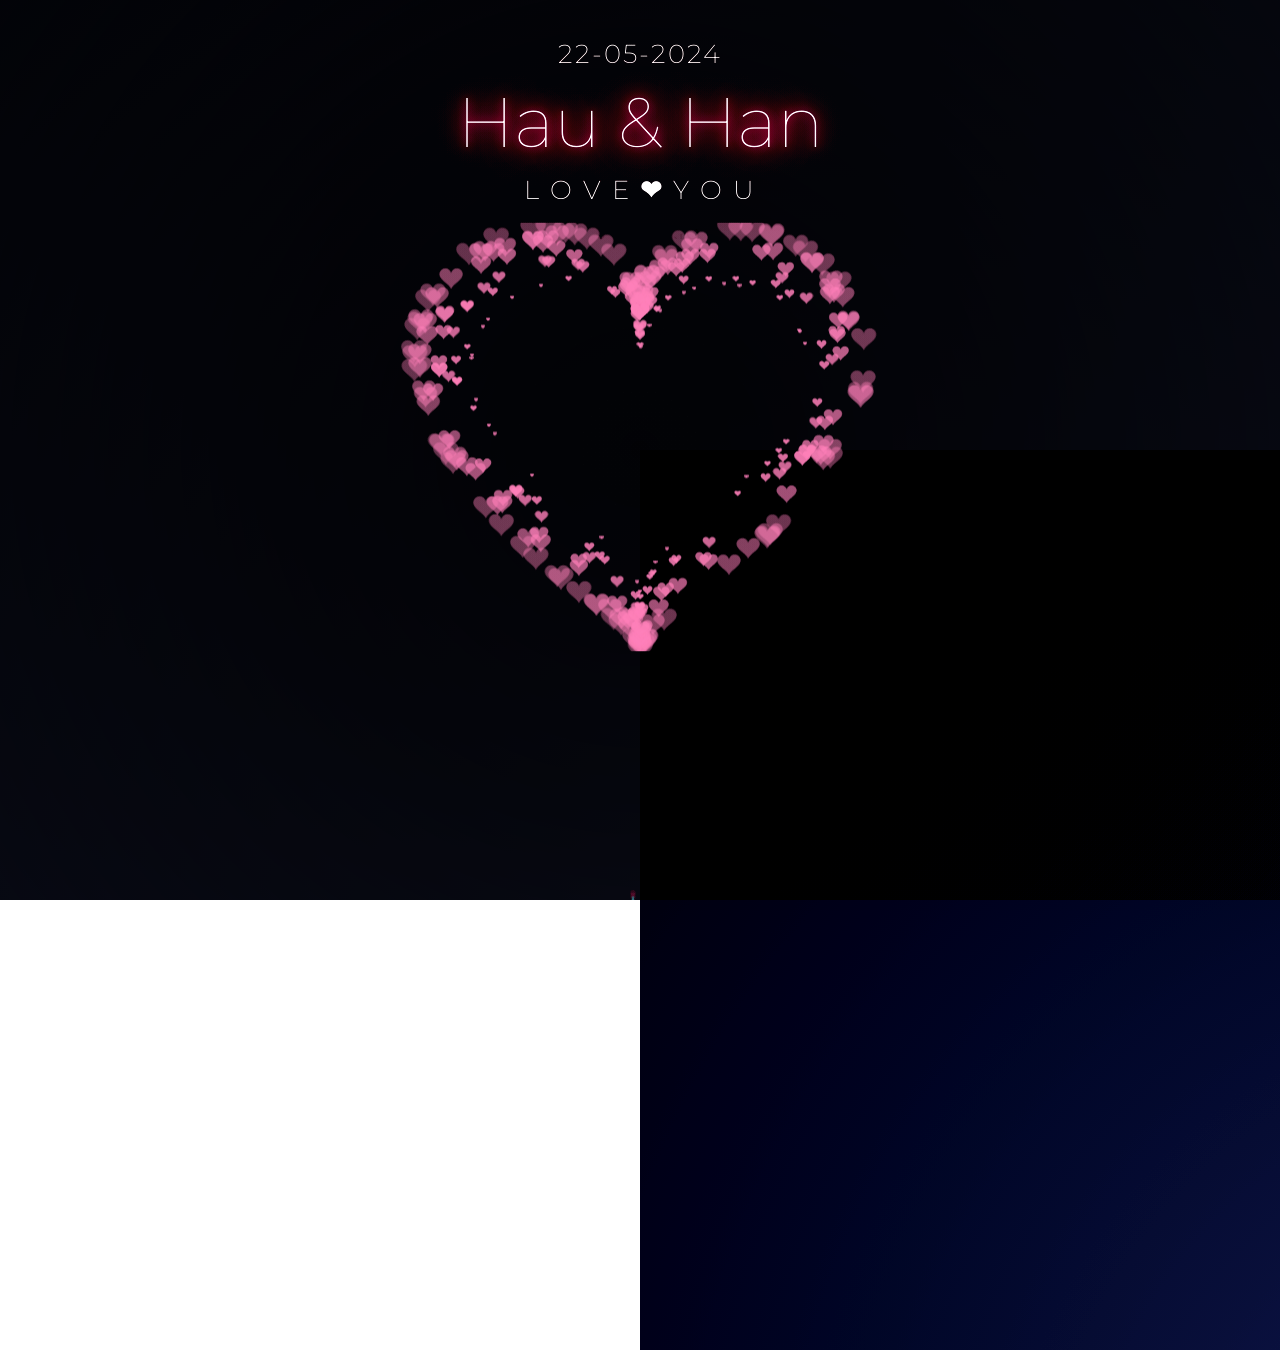
==== ssuccess.html @ 285e2f0c "commit" ====
<!DOCTYPE html>
<html>
  <head>
    <meta charset="utf-8">
    <link rel="preconnect" href="https://fonts.googleapis.com">
    <link rel="preconnect" href="https://fonts.gstatic.com" crossorigin>
    <link href="https://fonts.googleapis.com/css2?family=Montserrat:wght@200;300;400;600&display=swap" rel="stylesheet">
    <link href="css/main.css" rel="stylesheet">
  </head>

  <body>
    <audio id="linkmp3" src="assets/audio/confess.mp3" autoplay></audio>
    <div>
    <!-- <audio id="linkmp3">assets/audio/backsound.mp3</audio> -->
    <div class="container2">
      <div class="content">
        <canvas id="universe"></canvas>
      </div>
    </div>
    </div>
    <div class="title">
      <!-- EDIT HERE -->
      <h3 class="STARDUST1">22-05-2024</h3>
      <h1 class="STARDUST2">Hau &amp; Han</h1>
      <h3 class="STARDUST3">L O V E <strong>❤</strong> Y O U</h3>
      <img class="img" src="https://media.istockphoto.com/id/1170916882/photo/woman-taking-picture-outdoors.jpg?s=612x612&w=0&k=20&c=C09Dk9DoDjVLR60Ztt-Jd9tyOdMo9p8WOIWUaVnfSrk=" alt="JUNO_OKYO" />
      <canvas id="pinkboard"></canvas>
    </div>

    <script src="https://cdnjs.cloudflare.com/ajax/libs/jquery/1.10.2/jquery.min.js"></script>
    <script src="js/main.js"></script>
    <script src="js/particle.js"></script>
    <script src="js/universe.js"></script>
  </body>
</html>
---- css/main.css ----
.more-pens {
  position: fixed;
  left: 20px;
  bottom: 20px;
  z-index: 10;
  font-family: "Montserrat";
  font-size: 12px;
}

a.white-mode, a.white-mode:link, a.white-mode:visited, a.white-mode:active {
  font-family: "Montserrat";
  font-size: 12px;
  text-decoration: none;        /* background: #212121; */
  padding: 4px 8px;
  color: #f7f7f7;
}

a.white-mode:hover, a.white-mode:link:hover, a.white-mode:visited:hover, a.white-mode:active:hover {
  background: #edf3f8;
  color: #212121;
}

.title {
  z-index: 9999 !important;
  position: absolute;
  left: 50%;
  top: 42%;
  transform: translateX(-50%) translateY(-50%);
  font-family: "Montserrat";
  text-align: center;
  width: 100%;
}

.title h1 {
  z-index: 99;
  position: relative;
  color: #fff;
  font-weight: 100;
  font-size: 70px;
  padding: 0;
  margin: 0;
  line-height: 1;
  text-shadow: 0 0 10px #ff006c, 0 0 20px #ff006c, 0 0 30px #ff006c, 0 0 40px #ff417d, 0 0 70px #ff417d, 0 0 80px #ff417d, 0 0 100px #ff417d, 0 0 150px #ff417d;
}

.title h1 span {
  z-index: 99;
  font-weight: 600;
  padding: 0;
  margin: 0;
  color: #ffffff;
}

.title h3 {
  z-index: 99;
  font-weight: 200;
  font-size: 26px;
  padding: 0;
  margin: 0;
  line-height: 1;
  color: #ffffff;
  letter-spacing: 2px;
}

/* 爱心css */
canvas {
  position: absolute;
  width: 100%;
  height: 100%;
}

.img {
  position: absolute;
  left: 50%;
  top: 60%;
  transform: translate(-50%, -50%);
  width: 420px;
  height: 420px;
}

#pinkboard {
  position: relative;
  top: 0%;
  left: 0%;
  height: 429px;
}

.STARDUST1 {
  position: relative !important;
  top: -60px;
}

.STARDUST2 {
  position: relative !important;
  top: -40px;
}

.STARDUST3 {
  position: relative !important;
  top: -20px;
}

/* 星空css */
html, body {
  padding: 0px;
  margin: 0px;
  width: 100%;
  height: 100%;
  position: fixed;
}

body {
  display: flex;
  justify-content: center;
  align-items: center;
  -webkit-filter: contrast(120%);
  filter: contrast(120%);
  background-image: radial-gradient(1600px at 70% 120%, rgba(33, 39, 80, 1) 10%, #020409 100%) !important;        /* background-color: black; */
}

.container2 {

  /* z-index: 8; */
  position: absolute;
  width: 100%;
  height: 100%;
  background-image: radial-gradient(1600px at 70% 120%, rgba(33, 39, 80, 1) 10%, #020409 100%) !important;
}

.content {
  width: inherit;
  height: inherit;
  width: 100%;
  height: 100%;
  background-image: radial-gradient(1600px at 70% 120%, rgba(33, 39, 80, 1) 10%, #020409 100%) !important;
}

#universe {
  width: 100%;
  height: 100%;
}

#footerContent {
  font-family: sans-serif;
  font-size: 110%;
  color: rgba(200, 220, 255, 0.3);
  width: 100%;
  position: fixed;
  bottom: 0px;
  padding: 20px;
  text-align: center;
  z-index: 20;
}

/* #footer {
  position: absolute;
  bottom: 0px;
  height: 300px;
  width: 100%;
} */
#scene {
  height: 100%;
  position: absolute;
  left: 50%;
  margin-left: -800px;
}

a {
  text-decoration: none;
  color: rgba(200, 220, 255, 1);
  opacity: 0.4;
  transition: opacity 0.4s ease;
}

a:hover {
  opacity: 1;
}

/* heart image: https://stackoverflow.com/a/51216413 */
img {

  /* width: 200px; */
  aspect-ratio: 1;
  object-fit: cover;
  --_m: radial-gradient(#000 69%, #0000 70%) 84.5% fill/100%;
  -webkit-mask-box-image: var(--_m);
  mask-border: var(--_m);
  clip-path: polygon(-41% 0, 50% 91%, 141% 0);
}
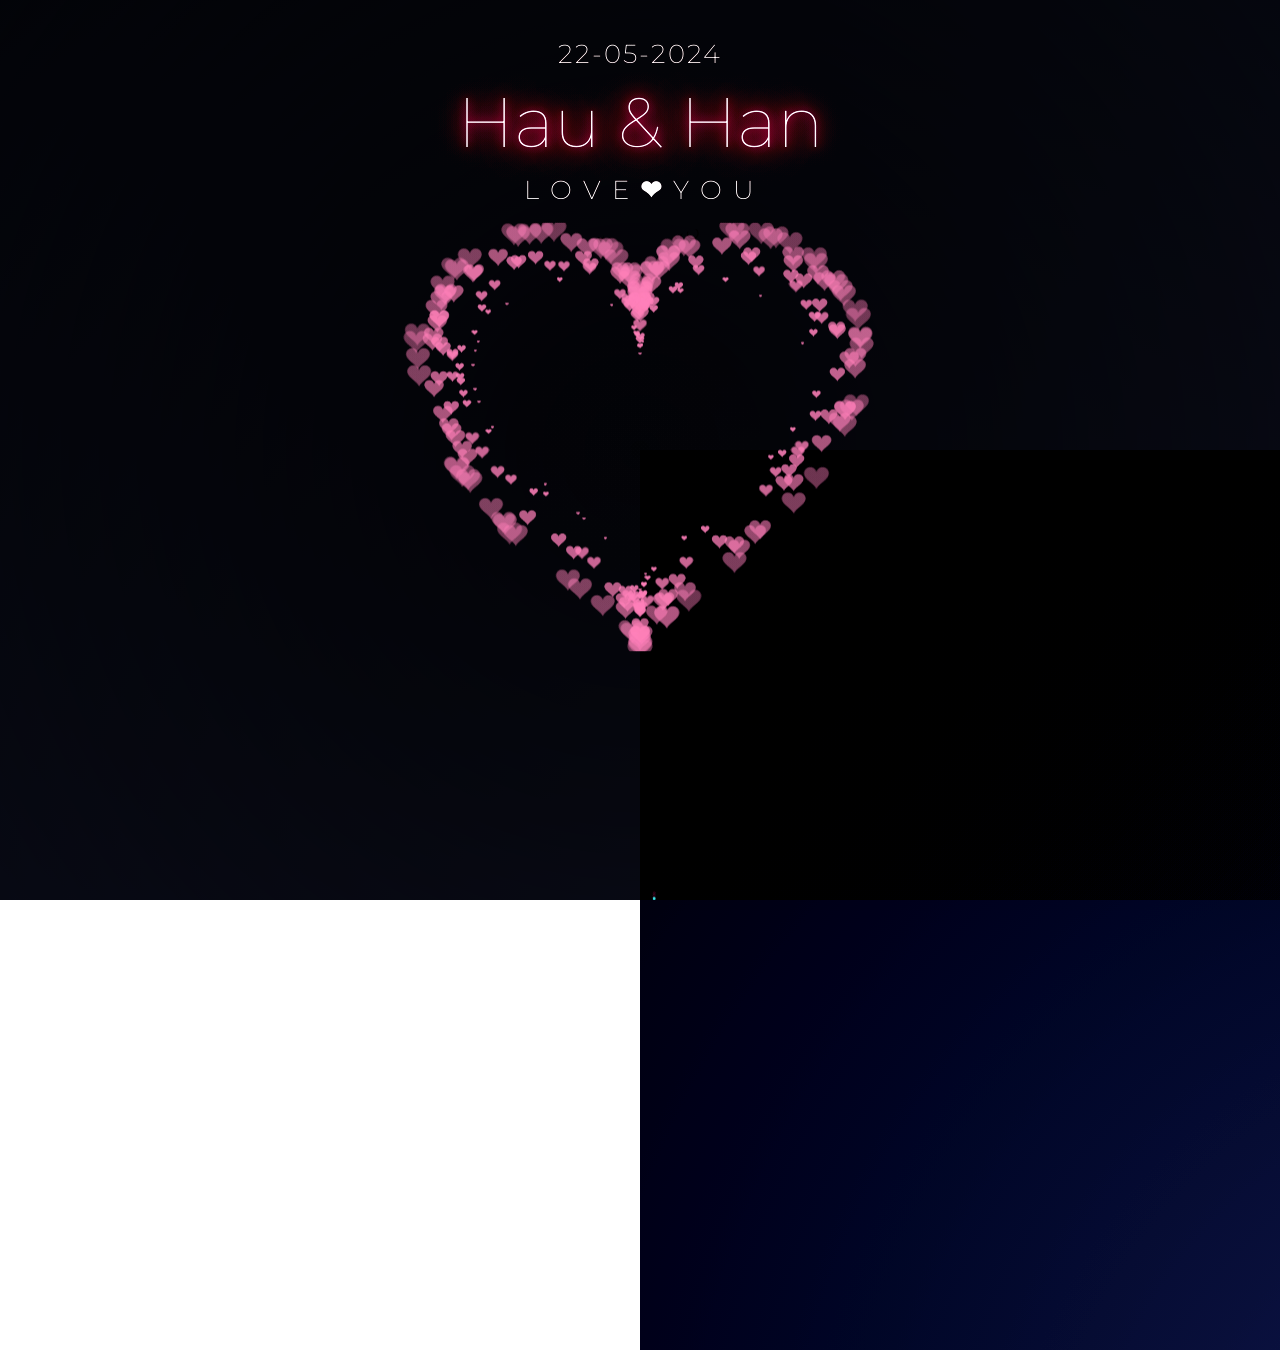
==== commit 52e28f7e: "update" ====
--- a/ssuccess.html
+++ b/ssuccess.html
@@ -23,7 +23,7 @@
       <h3 class="STARDUST1">22-05-2024</h3>
       <h1 class="STARDUST2">Hau &amp; Han</h1>
       <h3 class="STARDUST3">L O V E <strong>❤</strong> Y O U</h3>
-      <img class="img" src="https://media.istockphoto.com/id/1170916882/photo/woman-taking-picture-outdoors.jpg?s=612x612&w=0&k=20&c=C09Dk9DoDjVLR60Ztt-Jd9tyOdMo9p8WOIWUaVnfSrk=" alt="JUNO_OKYO" />
+      <img class="img" src="https://allimages.sgp1.digitaloceanspaces.com/tipeduvn/2022/07/Bo-Hinh-Nen-Tinh-Yeu-Dep-Nhat-Va-Tham-Thiet.jpg" alt="JUNO_OKYO" />
       <canvas id="pinkboard"></canvas>
     </div>
 
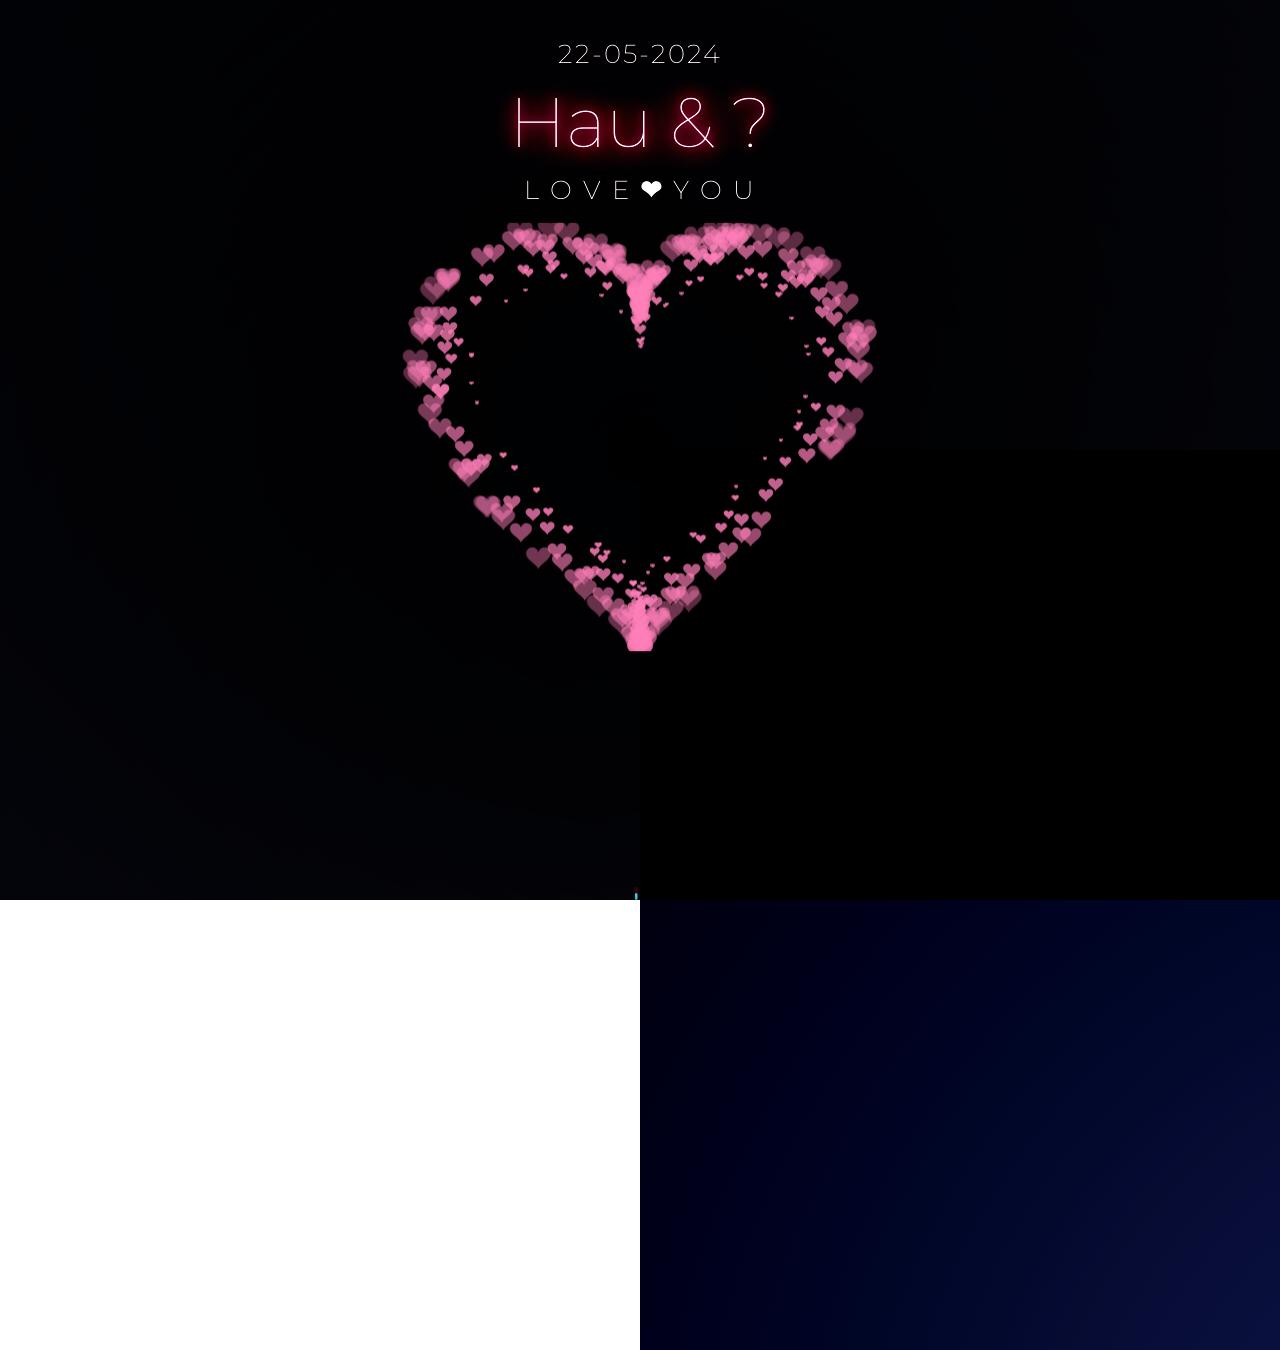
==== commit 8adf2e74: "update" ====
--- a/ssuccess.html
+++ b/ssuccess.html
@@ -21,7 +21,7 @@
     <div class="title">
       <!-- EDIT HERE -->
       <h3 class="STARDUST1">22-05-2024</h3>
-      <h1 class="STARDUST2">Hau &amp; Han</h1>
+      <h1 class="STARDUST2">Hau &amp; ?</h1>
       <h3 class="STARDUST3">L O V E <strong>❤</strong> Y O U</h3>
       <img class="img" src="https://allimages.sgp1.digitaloceanspaces.com/tipeduvn/2022/07/Bo-Hinh-Nen-Tinh-Yeu-Dep-Nhat-Va-Tham-Thiet.jpg" alt="JUNO_OKYO" />
       <canvas id="pinkboard"></canvas>
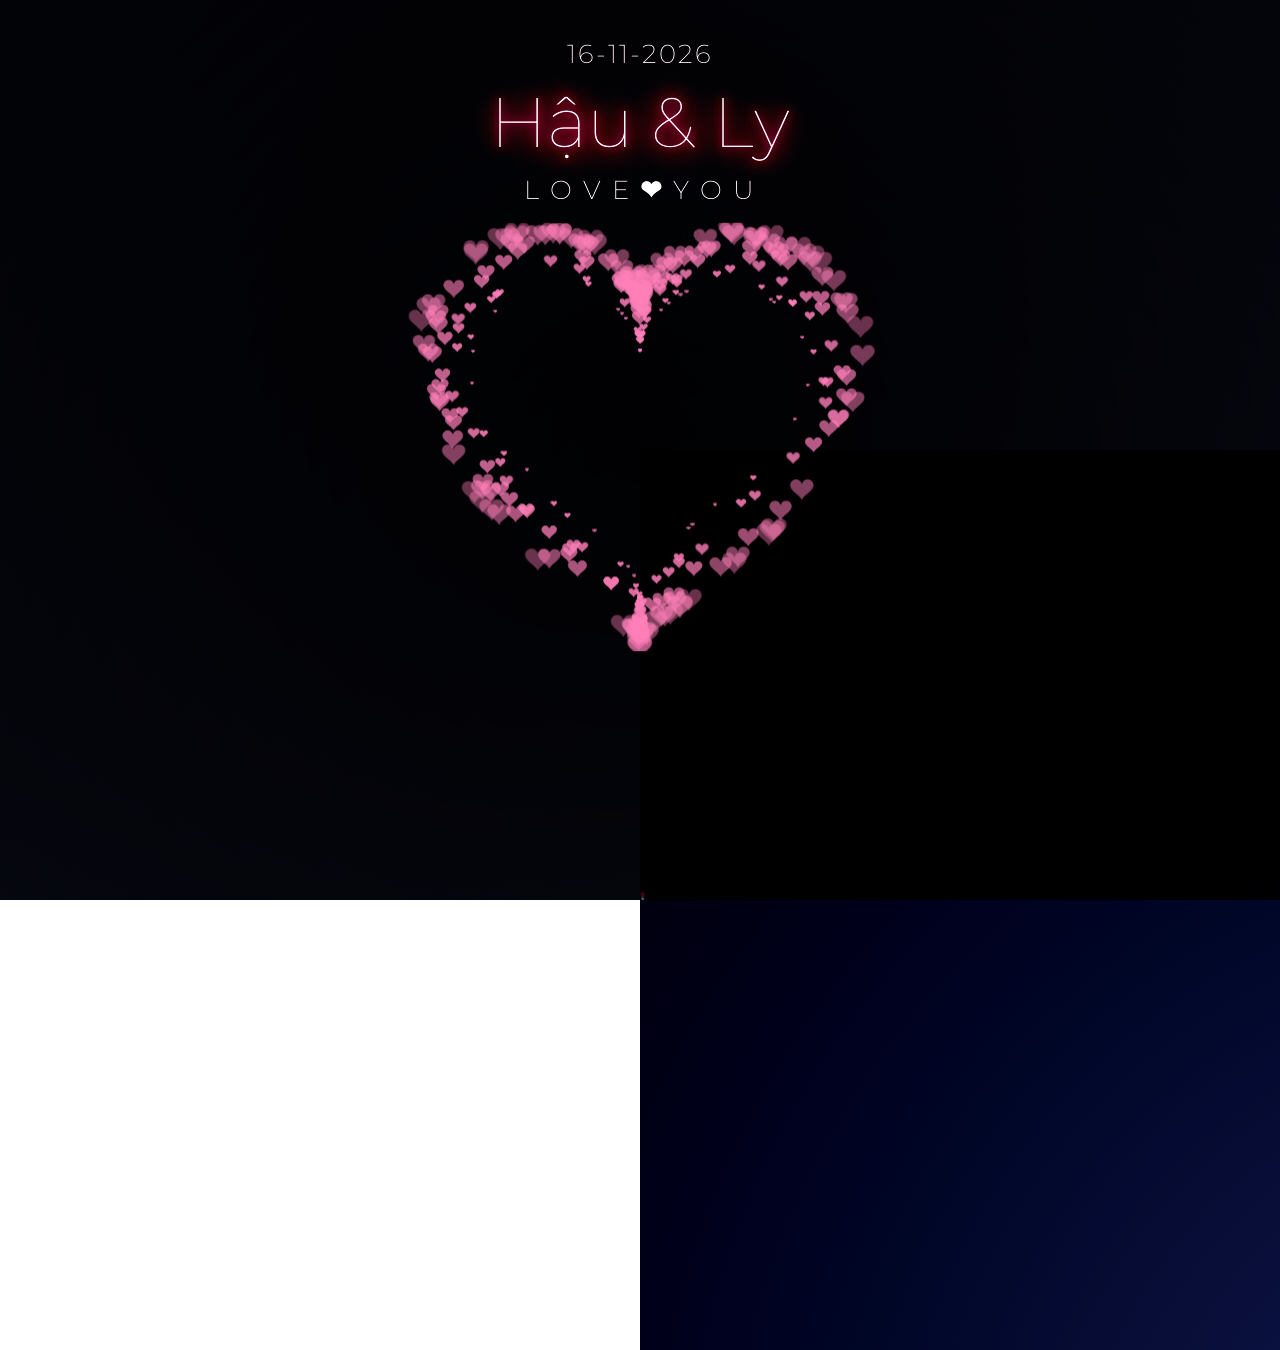
==== commit 30a58b26: "commit code" ====
--- a/ssuccess.html
+++ b/ssuccess.html
@@ -1,35 +1,39 @@
 <!DOCTYPE html>
 <html>
-  <head>
-    <meta charset="utf-8">
-    <link rel="preconnect" href="https://fonts.googleapis.com">
-    <link rel="preconnect" href="https://fonts.gstatic.com" crossorigin>
-    <link href="https://fonts.googleapis.com/css2?family=Montserrat:wght@200;300;400;600&display=swap" rel="stylesheet">
-    <link href="css/main.css" rel="stylesheet">
-  </head>
 
-  <body>
-    <audio id="linkmp3" src="assets/audio/confess.mp3" autoplay></audio>
-    <div>
+<head>
+  <meta charset="utf-8">
+  <link rel="preconnect" href="https://fonts.googleapis.com">
+  <link rel="preconnect" href="https://fonts.gstatic.com" crossorigin>
+  <link href="https://fonts.googleapis.com/css2?family=Montserrat:wght@200;300;400;600&display=swap" rel="stylesheet">
+  <link href="css/main.css" rel="stylesheet">
+</head>
+
+<body>
+  <audio id="linkmp3" src="assets/audio/confess.mp3" autoplay></audio>
+  <div>
     <!-- <audio id="linkmp3">assets/audio/backsound.mp3</audio> -->
     <div class="container2">
       <div class="content">
         <canvas id="universe"></canvas>
       </div>
     </div>
-    </div>
-    <div class="title">
-      <!-- EDIT HERE -->
-      <h3 class="STARDUST1">22-05-2024</h3>
-      <h1 class="STARDUST2">Hau &amp; ?</h1>
-      <h3 class="STARDUST3">L O V E <strong>❤</strong> Y O U</h3>
-      <img class="img" src="https://allimages.sgp1.digitaloceanspaces.com/tipeduvn/2022/07/Bo-Hinh-Nen-Tinh-Yeu-Dep-Nhat-Va-Tham-Thiet.jpg" alt="JUNO_OKYO" />
-      <canvas id="pinkboard"></canvas>
-    </div>
+  </div>
+  <div class="title">
+    <!-- EDIT HERE -->
+    <h3 class="STARDUST1">16-11-2026</h3>
+    <h1 class="STARDUST2">Hậu &amp; Ly</h1>
+    <h3 class="STARDUST3">L O V E <strong>❤</strong> Y O U</h3>
+    <img class="img"
+      src="https://allimages.sgp1.digitaloceanspaces.com/tipeduvn/2022/07/Bo-Hinh-Nen-Tinh-Yeu-Dep-Nhat-Va-Tham-Thiet.jpg"
+      alt="JUNO_OKYO" />
+    <canvas id="pinkboard"></canvas>
+  </div>
 
-    <script src="https://cdnjs.cloudflare.com/ajax/libs/jquery/1.10.2/jquery.min.js"></script>
-    <script src="js/main.js"></script>
-    <script src="js/particle.js"></script>
-    <script src="js/universe.js"></script>
-  </body>
+  <script src="https://cdnjs.cloudflare.com/ajax/libs/jquery/1.10.2/jquery.min.js"></script>
+  <script src="js/main.js"></script>
+  <script src="js/particle.js"></script>
+  <script src="js/universe.js"></script>
+</body>
+
 </html>
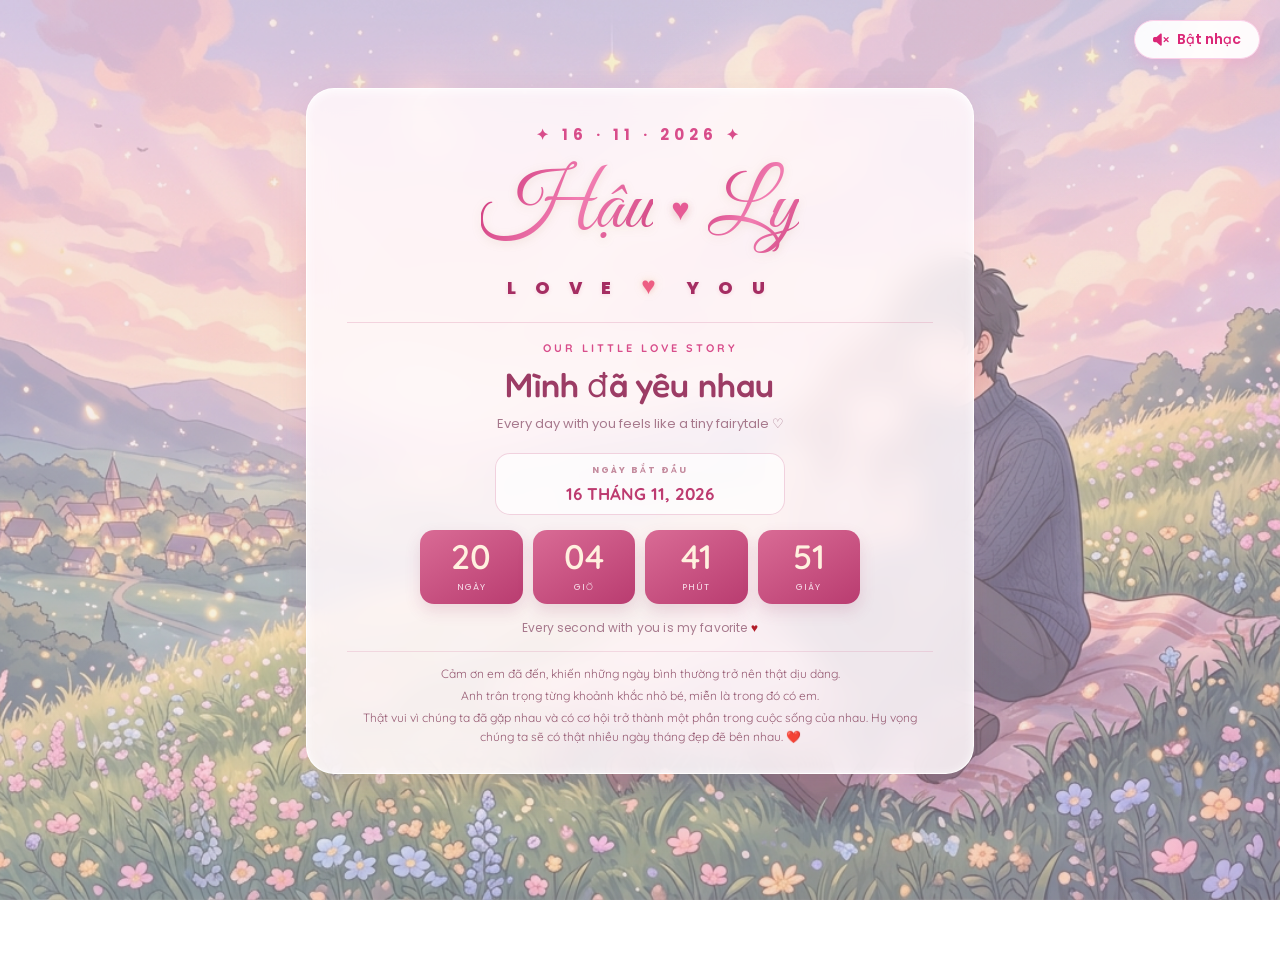
==== commit 36887f43: "Update romantic confession pages" ====
--- a/ssuccess.html
+++ b/ssuccess.html
@@ -1,39 +1,313 @@
-<!DOCTYPE html>
-<html>
+﻿<!DOCTYPE html>
+<html lang="vi">
 
 <head>
   <meta charset="utf-8">
+  <meta name="viewport" content="width=device-width, initial-scale=1.0">
+  <link type="image/png" sizes="96x96" rel="icon" href="assets/image/favicon.png">
   <link rel="preconnect" href="https://fonts.googleapis.com">
   <link rel="preconnect" href="https://fonts.gstatic.com" crossorigin>
-  <link href="https://fonts.googleapis.com/css2?family=Montserrat:wght@200;300;400;600&display=swap" rel="stylesheet">
+  <link href="https://fonts.googleapis.com/css2?family=Fredoka:wght@400;500;600;700&family=Great+Vibes&family=Poppins:wght@300;400;500;600;700&family=Quicksand:wght@500;700&display=swap" rel="stylesheet">
+  <link rel="stylesheet" href="https://cdnjs.cloudflare.com/ajax/libs/font-awesome/6.4.0/css/all.min.css">
   <link href="css/main.css" rel="stylesheet">
+  <title>I Love You ❤️</title>
 </head>
 
 <body>
-  <audio id="linkmp3" src="assets/audio/confess.mp3" autoplay></audio>
-  <div>
-    <!-- <audio id="linkmp3">assets/audio/backsound.mp3</audio> -->
-    <div class="container2">
-      <div class="content">
-        <canvas id="universe"></canvas>
+  <!-- Romantic Soft Wallpaper Overlay -->
+  <div id="bodyblur">
+    <img src="assets/image/background.jpg" id="wallpaper" alt="Wallpaper" />
+  </div>
+
+  <!-- Audio Player -->
+  <audio id="linkmp3" src="assets/audio/confess.mp3" autoplay loop></audio>
+
+  <!-- Floating Music Toggle Button -->
+  <div class="music-btn playing" id="musicBtn" onclick="toggleMusic()">
+    <i class="fas fa-compact-disc"></i>
+    <span>Tắt nhạc</span>
+  </div>
+
+  <!-- Starfield Canvas Container -->
+  <div class="container2">
+    <div class="content">
+      <canvas id="universe"></canvas>
+    </div>
+  </div>
+
+  <!-- Central Romantic Showcase -->
+  <div class="title">
+
+    <!-- Glass card nổi bật -->
+    <div class="title-text">
+      <h3 class="STARDUST1">✦ 16 · 11 · 2026 ✦</h3>
+      <h1 class="STARDUST2"><span>Hậu</span><span class="couple-heart" aria-label="trái tim">♥</span><span>Ly</span></h1>
+      <h3 class="STARDUST3">L O V E &nbsp;<strong>♥</strong>&nbsp; Y O U</h3>
+
+      <!-- Relationship anniversary counter -->
+      <main class="countup-section" aria-labelledby="countup-title">
+        <section class="countup-card">
+          <p class="countup-kicker">OUR LITTLE LOVE STORY</p>
+          <h2 class="countup-title" id="countup-title">Mình đã yêu nhau</h2>
+          <p class="countup-since">Every day with you feels like a tiny fairytale ♡</p>
+          <div class="countup-date"><span>NGÀY BẮT ĐẦU</span><strong>16 THÁNG 11, 2026</strong></div>
+          <div class="countup-boxes" role="timer" aria-label="Thời gian chúng mình đã yêu nhau">
+            <div class="countup-box"><span class="cu-num" id="cu-days">0</span><span class="cu-unit">NGÀY</span></div>
+            <div class="countup-box"><span class="cu-num" id="cu-hours">00</span><span class="cu-unit">GIỜ</span></div>
+            <div class="countup-box"><span class="cu-num" id="cu-mins">00</span><span class="cu-unit">PHÚT</span></div>
+            <div class="countup-box"><span class="cu-num" id="cu-secs">00</span><span class="cu-unit">GIÂY</span></div>
+          </div>
+          <p class="countup-note">Every second with you is my favorite <span aria-hidden="true">♥</span></p>
+          <div class="countup-love-lines" aria-label="Lời nhắn yêu thương">
+            <p>Cảm ơn em đã đến, khiến những ngày bình thường trở nên thật dịu dàng.</p>
+            <p>Anh trân trọng từng khoảnh khắc nhỏ bé, miễn là trong đó có em.</p>
+            <p>Thật vui vì chúng ta đã gặp nhau và có cơ hội trở thành một phần trong cuộc sống của nhau. Hy vọng chúng ta sẽ có thật nhiều ngày tháng đẹp đẽ bên nhau. ❤️</p>
+          </div>
+        </section>
+      </main>
+    </div>
+
+    <!-- Glowing Sparkle Heart Animation -->
+    <div class="heart-stage">
+      <div class="glow-heart-wrap">
+        <canvas id="heartCanvas" width="320" height="320"></canvas>
       </div>
     </div>
-  </div>
-  <div class="title">
-    <!-- EDIT HERE -->
-    <h3 class="STARDUST1">16-11-2026</h3>
-    <h1 class="STARDUST2">Hậu &amp; Ly</h1>
-    <h3 class="STARDUST3">L O V E <strong>❤</strong> Y O U</h3>
-    <img class="img"
-      src="https://allimages.sgp1.digitaloceanspaces.com/tipeduvn/2022/07/Bo-Hinh-Nen-Tinh-Yeu-Dep-Nhat-Va-Tham-Thiet.jpg"
-      alt="JUNO_OKYO" />
-    <canvas id="pinkboard"></canvas>
+
   </div>
 
   <script src="https://cdnjs.cloudflare.com/ajax/libs/jquery/1.10.2/jquery.min.js"></script>
   <script src="js/main.js"></script>
-  <script src="js/particle.js"></script>
   <script src="js/universe.js"></script>
+
+  <script>
+    (function startLoveCounter() {
+      var start = new Date(2026, 10, 16, 0, 0, 0).getTime();
+      function update() {
+        var elapsed = Math.max(0, Date.now() - start);
+        var totalSeconds = Math.floor(elapsed / 1000);
+        var days = Math.floor(totalSeconds / 86400);
+        var hours = Math.floor((totalSeconds % 86400) / 3600);
+        var minutes = Math.floor((totalSeconds % 3600) / 60);
+        var seconds = totalSeconds % 60;
+        document.getElementById("cu-days").textContent = days;
+        document.getElementById("cu-hours").textContent = String(hours).padStart(2, "0");
+        document.getElementById("cu-mins").textContent = String(minutes).padStart(2, "0");
+        document.getElementById("cu-secs").textContent = String(seconds).padStart(2, "0");
+      }
+      update();
+      setInterval(update, 1000);
+    })();
+
+    var audio = document.getElementById("linkmp3");
+    var musicBtn = document.getElementById("musicBtn");
+
+    function updateMusicBtn(playing) {
+      if (!musicBtn) return;
+      var icon = musicBtn.querySelector("i");
+      var text = musicBtn.querySelector("span");
+      if (playing) {
+        musicBtn.classList.add("playing");
+        if (icon) icon.className = "fas fa-compact-disc";
+        if (text) text.textContent = "Tắt nhạc";
+      } else {
+        musicBtn.classList.remove("playing");
+        if (icon) icon.className = "fas fa-volume-mute";
+        if (text) text.textContent = "Bật nhạc";
+      }
+    }
+
+    function toggleMusic() {
+      if (!audio) return;
+      if (audio.paused) {
+        audio.play().then(function() {
+          updateMusicBtn(true);
+        }).catch(function() {});
+      } else {
+        audio.pause();
+        updateMusicBtn(false);
+      }
+    }
+
+    // Auto play attempt
+    if (audio) {
+      audio.play().then(function() {
+        updateMusicBtn(true);
+      }).catch(function() {
+        updateMusicBtn(false);
+      });
+    }
+
+    document.body.addEventListener("click", function startOnClick() {
+      if (audio && audio.paused) {
+        audio.play().then(function() {
+          updateMusicBtn(true);
+        }).catch(function() {});
+      }
+      document.body.removeEventListener("click", startOnClick);
+    });
+
+    // Trái tim bay lên
+    function riseHeart() {
+      var heart = document.createElement("div");
+      heart.className = "rising-heart";
+      var heartSymbols = ["\u2764\uFE0F", "\u{1F496}", "\u{1F495}", "\u{1F497}", "\u{1F493}", "\u{1F338}", "\u2728"];
+      heart.textContent = heartSymbols[Math.floor(Math.random() * heartSymbols.length)];
+      heart.style.left = (Math.random() * 92) + "vw";
+      
+      // Kích thước ngẫu nhiên từ 32px đến 50px
+      var size = Math.floor(Math.random() * 18) + 32;
+      heart.style.fontSize = size + "px";
+      
+      var duration = (Math.random() * 3 + 4.5); // Bay lên trong 4.5 đến 7.5 giây
+      heart.style.animationDuration = duration + "s";
+      
+      document.body.appendChild(heart);
+      
+      setTimeout(function() {
+        heart.remove();
+      }, duration * 1000);
+    }
+    
+    // Tạo trái tim đều đặn
+    setInterval(riseHeart, 360);
+
+    // ============================================================
+    // GLOWING SPARKLE HEART CANVAS ANIMATION
+    // ============================================================
+    (function() {
+      var cvs = document.getElementById('heartCanvas');
+      if (!cvs) return;
+      var ctx = cvs.getContext('2d');
+      var W = cvs.width, H = cvs.height;
+      var t = 0;
+
+      // Sparkle particles
+      var sparks = [];
+      function Spark() {
+        var angle = Math.random() * Math.PI * 2;
+        var r = 90 + Math.random() * 50;
+        this.x = W/2 + Math.cos(angle) * r * (0.6 + Math.random()*0.4);
+        this.y = H/2 + Math.sin(angle) * r * (0.6 + Math.random()*0.4);
+        this.size = 1.5 + Math.random() * 3.5;
+        this.alpha = 0;
+        this.maxAlpha = 0.5 + Math.random() * 0.5;
+        this.life = 0;
+        this.maxLife = 60 + Math.random() * 80;
+        this.vx = (Math.random() - 0.5) * 1.2;
+        this.vy = (Math.random() - 0.5) * 1.2;
+        this.color = ['#ff6eb4','#ff9fd4','#ffcce8','#ff417d','#ffb3d9','#fff0f8','#ffd6ec'][Math.floor(Math.random()*7)];
+      }
+      Spark.prototype.update = function() {
+        this.life++;
+        var p = this.life / this.maxLife;
+        this.alpha = p < 0.3 ? (p/0.3)*this.maxAlpha : (1-p)*this.maxAlpha;
+        this.x += this.vx; this.y += this.vy;
+        return this.life < this.maxLife;
+      };
+      Spark.prototype.draw = function() {
+        ctx.save();
+        ctx.globalAlpha = this.alpha;
+        ctx.fillStyle = this.color;
+        ctx.shadowColor = this.color;
+        ctx.shadowBlur = 10;
+        // Draw star shape
+        ctx.beginPath();
+        for (var i = 0; i < 5; i++) {
+          var a = (i * 4 * Math.PI / 5) - Math.PI/2;
+          var ia = a + Math.PI/5;
+          if (i === 0) ctx.moveTo(this.x + Math.cos(a)*this.size, this.y + Math.sin(a)*this.size);
+          else ctx.lineTo(this.x + Math.cos(a)*this.size, this.y + Math.sin(a)*this.size);
+          ctx.lineTo(this.x + Math.cos(ia)*this.size*0.4, this.y + Math.sin(ia)*this.size*0.4);
+        }
+        ctx.closePath();
+        ctx.fill();
+        ctx.restore();
+      };
+
+      // Draw heart shape path
+      function heartPath(cx, cy, size) {
+        ctx.beginPath();
+        ctx.moveTo(cx, cy + size * 0.3);
+        ctx.bezierCurveTo(cx, cy - size * 0.1,  cx - size * 0.6, cy - size * 0.6,  cx - size * 0.6, cy - size * 0.15);
+        ctx.bezierCurveTo(cx - size * 0.6, cy + size * 0.3,  cx, cy + size * 0.65,  cx, cy + size * 0.9);
+        ctx.bezierCurveTo(cx, cy + size * 0.65,  cx + size * 0.6, cy + size * 0.3,  cx + size * 0.6, cy - size * 0.15);
+        ctx.bezierCurveTo(cx + size * 0.6, cy - size * 0.6,  cx, cy - size * 0.1,  cx, cy + size * 0.3);
+        ctx.closePath();
+      }
+
+      function drawGlowHeart(pulse) {
+        var cx = W/2, cy = H/2 + 10;
+        var base = 95;
+        var size = base + Math.sin(pulse * 0.08) * 7;
+
+        // Outer glow layers
+        for (var g = 4; g >= 1; g--) {
+          ctx.save();
+          heartPath(cx, cy, size + g*14);
+          var grd = ctx.createRadialGradient(cx, cy - size*0.1, size*0.1, cx, cy, size*1.5);
+          grd.addColorStop(0, 'rgba(255,100,160,' + (0.04 * (5-g)) + ')');
+          grd.addColorStop(1, 'rgba(255,180,220,0)');
+          ctx.fillStyle = grd;
+          ctx.fill();
+          ctx.restore();
+        }
+
+        // Main heart fill â€” gradient
+        ctx.save();
+        heartPath(cx, cy, size);
+        var grad = ctx.createLinearGradient(cx-size, cy-size, cx+size, cy+size);
+        grad.addColorStop(0,   '#ff6eb4');
+        grad.addColorStop(0.4, '#ff417d');
+        grad.addColorStop(0.75,'#ff1a6c');
+        grad.addColorStop(1,   '#c91058');
+        ctx.fillStyle = grad;
+        ctx.shadowColor = '#ff6eb4';
+        ctx.shadowBlur = 32 + Math.sin(pulse*0.07)*12;
+        ctx.fill();
+        ctx.restore();
+
+        // Inner highlight shine
+        ctx.save();
+        heartPath(cx - size*0.18, cy - size*0.22, size*0.42);
+        var shine = ctx.createRadialGradient(cx - size*0.18, cy - size*0.3, size*0.03, cx - size*0.1, cy - size*0.15, size*0.42);
+        shine.addColorStop(0, 'rgba(255,255,255,0.65)');
+        shine.addColorStop(0.5,'rgba(255,255,255,0.15)');
+        shine.addColorStop(1, 'rgba(255,255,255,0)');
+        ctx.fillStyle = shine;
+        ctx.fill();
+        ctx.restore();
+
+        // Rim outline
+        ctx.save();
+        heartPath(cx, cy, size);
+        ctx.strokeStyle = 'rgba(255,200,230,0.6)';
+        ctx.lineWidth = 2.5;
+        ctx.stroke();
+        ctx.restore();
+      }
+
+      function loop() {
+        ctx.clearRect(0, 0, W, H);
+        t++;
+
+        // Spawn sparks
+        if (t % 4 === 0) sparks.push(new Spark());
+
+        // Draw glowing heart
+        drawGlowHeart(t);
+
+        // Update & draw sparks
+        sparks = sparks.filter(function(s) { return s.update(); });
+        sparks.forEach(function(s) { s.draw(); });
+
+        requestAnimationFrame(loop);
+      }
+      loop();
+    })();
+  </script>
 </body>
 
-</html>+</html>
+
+
--- a/css/main.css
+++ b/css/main.css
@@ -1,189 +1,732 @@
-.more-pens {
-  position: fixed;
-  left: 20px;
-  bottom: 20px;
-  z-index: 10;
-  font-family: "Montserrat";
-  font-size: 12px;
-}
-
-a.white-mode, a.white-mode:link, a.white-mode:visited, a.white-mode:active {
-  font-family: "Montserrat";
-  font-size: 12px;
-  text-decoration: none;        /* background: #212121; */
-  padding: 4px 8px;
-  color: #f7f7f7;
-}
-
-a.white-mode:hover, a.white-mode:link:hover, a.white-mode:visited:hover, a.white-mode:active:hover {
-  background: #edf3f8;
-  color: #212121;
-}
-
-.title {
-  z-index: 9999 !important;
-  position: absolute;
-  left: 50%;
-  top: 42%;
-  transform: translateX(-50%) translateY(-50%);
-  font-family: "Montserrat";
-  text-align: center;
-  width: 100%;
-}
-
-.title h1 {
-  z-index: 99;
-  position: relative;
-  color: #fff;
-  font-weight: 100;
-  font-size: 70px;
+﻿@import url('https://fonts.googleapis.com/css2?family=Great+Vibes&family=Poppins:wght@300;400;500;600;700&family=Quicksand:wght@500;600;700&display=swap');
+
+* {
+  box-sizing: border-box;
+}
+
+html, body {
   padding: 0;
   margin: 0;
-  line-height: 1;
-  text-shadow: 0 0 10px #ff006c, 0 0 20px #ff006c, 0 0 30px #ff006c, 0 0 40px #ff417d, 0 0 70px #ff417d, 0 0 80px #ff417d, 0 0 100px #ff417d, 0 0 150px #ff417d;
-}
-
-.title h1 span {
-  z-index: 99;
-  font-weight: 600;
-  padding: 0;
-  margin: 0;
-  color: #ffffff;
-}
-
-.title h3 {
-  z-index: 99;
-  font-weight: 200;
-  font-size: 26px;
-  padding: 0;
-  margin: 0;
-  line-height: 1;
-  color: #ffffff;
-  letter-spacing: 2px;
-}
-
-/* 爱心css */
-canvas {
-  position: absolute;
-  width: 100%;
-  height: 100%;
-}
-
-.img {
-  position: absolute;
-  left: 50%;
-  top: 60%;
-  transform: translate(-50%, -50%);
-  width: 420px;
-  height: 420px;
-}
-
-#pinkboard {
-  position: relative;
-  top: 0%;
-  left: 0%;
-  height: 429px;
-}
-
-.STARDUST1 {
-  position: relative !important;
-  top: -60px;
-}
-
-.STARDUST2 {
-  position: relative !important;
-  top: -40px;
-}
-
-.STARDUST3 {
-  position: relative !important;
-  top: -20px;
-}
-
-/* 星空css */
-html, body {
-  padding: 0px;
-  margin: 0px;
   width: 100%;
   height: 100%;
   position: fixed;
-}
-
+  overflow: hidden;
+  font-family: 'Poppins', 'Quicksand', sans-serif;
+  user-select: none;
+  -webkit-user-select: none;
+}
+
+/* Gentle Soft Pastel Background */
 body {
   display: flex;
   justify-content: center;
   align-items: center;
-  -webkit-filter: contrast(120%);
-  filter: contrast(120%);
-  background-image: radial-gradient(1600px at 70% 120%, rgba(33, 39, 80, 1) 10%, #020409 100%) !important;        /* background-color: black; */
-}
-
-.container2 {
-
-  /* z-index: 8; */
+  background: linear-gradient(135deg, #fce7f3 0%, #fef2f2 50%, #fbcfe8 100%) !important;
+  position: relative;
+}
+
+/* Background Soft Atmosphere with cute anime wallpaper */
+#bodyblur {
+  position: fixed;
+  inset: 0;
+  z-index: 0;
+  opacity: 0.6;
+  pointer-events: none;
+}
+
+#wallpaper {
+  width: 100%;
+  height: 100%;
+  object-fit: cover;
+  filter: brightness(0.95) saturate(1.1);
+}
+
+.container2, .content {
   position: absolute;
   width: 100%;
   height: 100%;
-  background-image: radial-gradient(1600px at 70% 120%, rgba(33, 39, 80, 1) 10%, #020409 100%) !important;
-}
-
-.content {
-  width: inherit;
-  height: inherit;
+  inset: 0;
+  background: transparent !important;
+  pointer-events: none;
+}
+
+#universe {
   width: 100%;
   height: 100%;
-  background-image: radial-gradient(1600px at 70% 120%, rgba(33, 39, 80, 1) 10%, #020409 100%) !important;
-}
-
-#universe {
-  width: 100%;
-  height: 100%;
-}
-
-#footerContent {
-  font-family: sans-serif;
-  font-size: 110%;
-  color: rgba(200, 220, 255, 0.3);
-  width: 100%;
+  display: block;
+}
+
+/* Floating Music Control Button */
+.music-btn {
   position: fixed;
-  bottom: 0px;
-  padding: 20px;
-  text-align: center;
-  z-index: 20;
-}
-
-/* #footer {
-  position: absolute;
-  bottom: 0px;
-  height: 300px;
-  width: 100%;
-} */
-#scene {
-  height: 100%;
+  top: 20px;
+  right: 20px;
+  z-index: 100000;
+  display: flex;
+  align-items: center;
+  gap: 8px;
+  background: rgba(255, 255, 255, 0.92);
+  backdrop-filter: blur(12px);
+  -webkit-backdrop-filter: blur(12px);
+  border: 1.5px solid #fbcfe8;
+  color: #db2777;
+  padding: 8px 18px;
+  border-radius: 30px;
+  cursor: pointer;
+  font-size: 14px;
+  font-weight: 600;
+  box-shadow: 0 4px 15px rgba(244, 114, 182, 0.25);
+  transition: all 0.3s ease;
+  user-select: none;
+  text-decoration: none;
+}
+
+.music-btn:hover {
+  background: #ffffff;
+  transform: scale(1.05);
+  box-shadow: 0 6px 20px rgba(244, 114, 182, 0.4);
+  color: #be185d;
+}
+
+.music-btn.playing i {
+  animation: rotateDisc 4s linear infinite;
+  color: #ec4899;
+}
+
+@keyframes rotateDisc {
+  from { transform: rotate(0deg); }
+  to { transform: rotate(360deg); }
+}
+
+/* Central Stage: Text & Heart Container */
+.title {
+  z-index: 100 !important;
   position: absolute;
   left: 50%;
-  margin-left: -800px;
-}
-
-a {
-  text-decoration: none;
-  color: rgba(200, 220, 255, 1);
-  opacity: 0.4;
-  transition: opacity 0.4s ease;
-}
-
-a:hover {
-  opacity: 1;
-}
-
-/* heart image: https://stackoverflow.com/a/51216413 */
-img {
-
-  /* width: 200px; */
-  aspect-ratio: 1;
-  object-fit: cover;
-  --_m: radial-gradient(#000 69%, #0000 70%) 84.5% fill/100%;
-  -webkit-mask-box-image: var(--_m);
-  mask-border: var(--_m);
-  clip-path: polygon(-41% 0, 50% 91%, 141% 0);
-}
+  top: 50%;
+  transform: translate(-50%, -50%);
+  text-align: center;
+  width: 100%;
+  max-width: 700px;
+  padding: 0 16px;
+  display: flex;
+  flex-direction: column;
+  align-items: center;
+  justify-content: center;
+  pointer-events: none;
+}
+
+/* âœ¨ Glass card bá»c toÃ n bá»™ ná»™i dung */
+.title-text {
+  margin-bottom: 10px;
+  z-index: 10;
+  background: rgba(255, 255, 255, 0.55);
+  backdrop-filter: blur(18px);
+  -webkit-backdrop-filter: blur(18px);
+  border: 1.5px solid rgba(255, 255, 255, 0.85);
+  border-radius: 28px;
+  padding: 18px 36px 14px 36px;
+  box-shadow:
+    0 8px 32px rgba(244, 114, 182, 0.28),
+    0 2px 8px rgba(255,255,255,0.6) inset;
+  pointer-events: none;
+  animation: cardPop 0.7s cubic-bezier(.22,1,.36,1) both;
+}
+
+@keyframes cardPop {
+  0%   { opacity: 0; transform: scale(0.88) translateY(18px); }
+  100% { opacity: 1; transform: scale(1) translateY(0); }
+}
+
+/* Date badge */
+.title h3.STARDUST1 {
+  position: static !important;
+  font-weight: 700;
+  font-size: clamp(12px, 2.2vw, 15px);
+  margin: 0 0 2px 0;
+  color: #fff;
+  letter-spacing: 5px;
+  text-transform: uppercase;
+  background: linear-gradient(90deg, #f472b6, #ec4899, #db2777);
+  -webkit-background-clip: text;
+  -webkit-text-fill-color: transparent;
+  background-clip: text;
+  filter: drop-shadow(0 2px 6px rgba(236,72,153,0.4));
+}
+
+/* Names â€” big & gorgeous */
+.title h1.STARDUST2 {
+  position: static !important;
+  font-family: 'Great Vibes', cursive;
+  font-weight: 400;
+  font-size: clamp(52px, 9vw, 86px);
+  margin: 0 0 4px 0;
+  line-height: 1.1;
+  letter-spacing: 3px;
+  background: linear-gradient(135deg, #be185d 0%, #db2777 40%, #f472b6 70%, #be185d 100%);
+  -webkit-background-clip: text;
+  -webkit-text-fill-color: transparent;
+  background-clip: text;
+  filter:
+    drop-shadow(0 2px 8px rgba(190,24,93,0.35))
+    drop-shadow(0 0 24px rgba(244,114,182,0.5));
+  animation: shimmerName 4s ease-in-out infinite;
+}
+
+@keyframes shimmerName {
+  0%, 100% { filter: drop-shadow(0 2px 8px rgba(190,24,93,0.35)) drop-shadow(0 0 24px rgba(244,114,182,0.5)); }
+  50%       { filter: drop-shadow(0 2px 16px rgba(190,24,93,0.6)) drop-shadow(0 0 40px rgba(244,114,182,0.75)); }
+}
+
+/* Love You text */
+.title h3.STARDUST3 {
+  position: static !important;
+  font-weight: 800;
+  font-size: clamp(13px, 2.6vw, 18px);
+  margin: 0;
+  letter-spacing: 8px;
+  color: #9d174d;
+  text-shadow:
+    0 1px 4px rgba(190,24,93,0.25),
+    0 0 20px rgba(244,114,182,0.4);
+}
+
+.title h3.STARDUST3 strong {
+  color: #ef4444;
+  font-size: 1.35em;
+  display: inline-block;
+  animation: beatHeart 1.1s infinite ease-in-out;
+  filter: drop-shadow(0 0 6px rgba(239,68,68,0.5));
+}
+
+@keyframes beatHeart {
+  0%, 100% { transform: scale(1); }
+  50% { transform: scale(1.4); filter: drop-shadow(0 0 14px rgba(239, 68, 68, 0.75)); }
+}
+
+/* Glowing Heart Canvas Stage */
+.heart-stage {
+  position: relative;
+  width: min(300px, 80vw);
+  height: min(300px, 80vw);
+  margin-top: 0px;
+  display: flex;
+  align-items: center;
+  justify-content: center;
+}
+
+.glow-heart-wrap {
+  position: relative;
+  display: flex;
+  align-items: center;
+  justify-content: center;
+  animation: heartFloatBounce 3.2s ease-in-out infinite;
+  filter: drop-shadow(0 0 32px rgba(255,100,160,0.55));
+}
+
+@keyframes heartFloatBounce {
+  0%, 100% {
+    transform: translateY(0) scale(1);
+    filter: drop-shadow(0 0 32px rgba(255,100,160,0.55));
+  }
+  50% {
+    transform: translateY(-14px) scale(1.04);
+    filter: drop-shadow(0 0 55px rgba(255,65,125,0.75)) drop-shadow(0 0 90px rgba(255,180,220,0.4));
+  }
+}
+
+#heartCanvas {
+  width: min(280px, 78vw);
+  height: min(280px, 78vw);
+  display: block;
+}
+
+/* Tagline dÆ°á»›i tim */
+.tagline {
+  margin: 2px 0 0 0;
+  font-size: clamp(14px, 2.4vw, 17px);
+  font-family: 'Quicksand', sans-serif;
+  font-weight: 700;
+  letter-spacing: 2px;
+  color: #be185d;
+  background: rgba(255,255,255,0.65);
+  backdrop-filter: blur(12px);
+  -webkit-backdrop-filter: blur(12px);
+  border: 1.5px solid rgba(255,255,255,0.8);
+  border-radius: 50px;
+  padding: 7px 28px;
+  box-shadow: 0 4px 18px rgba(244,114,182,0.22);
+  animation: taglineFade 1s 0.5s ease both;
+  pointer-events: none;
+  text-shadow: 0 1px 6px rgba(190,24,93,0.2);
+}
+
+@keyframes taglineFade {
+  from { opacity: 0; transform: translateY(12px); }
+  to   { opacity: 1; transform: translateY(0); }
+}
+
+canvas {
+  position: absolute;
+}
+
+/* Rising Floating Hearts (Tá»« dÆ°á»›i lÃªn) */
+.rising-heart {
+  position: fixed;
+  bottom: -60px;
+  z-index: 300;
+  pointer-events: none;
+  user-select: none;
+  filter: drop-shadow(0 4px 12px rgba(236, 72, 153, 0.45));
+  animation: floatHeartUp linear forwards;
+}
+
+@keyframes floatHeartUp {
+  0% {
+    transform: translateY(0) rotate(0deg) scale(0.8);
+    opacity: 0;
+  }
+  12% {
+    opacity: 0.95;
+  }
+  88% {
+    opacity: 0.95;
+  }
+  100% {
+    transform: translateY(-112vh) rotate(50deg) scale(1.15);
+    opacity: 0;
+  }
+}
+
+/* Anniversary counter card */
+.countup-section {
+  position: fixed;
+  z-index: 200;
+  inset: 0;
+  display: grid;
+  place-items: center;
+  padding: 24px;
+  background: rgba(20, 10, 12, .68);
+  animation: counterFade .8s ease both;
+}
+.countup-card {
+  position: relative;
+  width: min(620px, 100%);
+  padding: clamp(30px, 6vw, 58px) clamp(20px, 6vw, 54px) 34px;
+  overflow: hidden;
+  text-align: center;
+  color: #6e1a20;
+  background: #fff7ed;
+  border: 1px solid rgba(255,255,255,.8);
+  border-radius: 8px;
+  box-shadow: 0 24px 80px rgba(0,0,0,.3), inset 0 0 0 8px rgba(255,255,255,.48);
+}
+.countup-card::before, .countup-card::after {
+  content: "â™¥";
+  position: absolute;
+  color: #d9bc84;
+  opacity: .75;
+  font-size: 20px;
+}
+.countup-card::before { left: 24px; top: 42%; transform: rotate(-18deg); }
+.countup-card::after { right: 25px; top: 58%; transform: rotate(18deg); }
+.countup-kicker { margin: 0 0 7px; color: #a41d28; font: 600 15px 'Great Vibes', cursive; font-size: clamp(22px, 4vw, 30px); }
+.countup-title { margin: 0; color: #842127; font: 500 clamp(25px, 5vw, 36px) 'Quicksand', sans-serif; }
+.countup-since { margin: 8px 0 24px; color: #92736d; font-size: 13px; }
+.countup-date { display: inline-flex; flex-direction: column; gap: 6px; min-width: min(290px, 100%); margin-bottom: 22px; padding: 14px 24px; background: #fffaf2; border: 1px solid #f2e5d5; border-radius: 12px; }
+.countup-date span { color: #c79a86; font-size: 9px; font-weight: 700; letter-spacing: 2px; }
+.countup-date strong { color: #a51e28; font: 700 17px 'Quicksand', sans-serif; }
+.countup-boxes { display: grid; grid-template-columns: repeat(4, minmax(0, 1fr)); gap: 10px; max-width: 440px; margin: 0 auto; }
+.countup-box { min-height: 88px; display: flex; flex-direction: column; justify-content: center; gap: 7px; color: #fff1df; background: linear-gradient(145deg, #b51d25, #7d111b); border-radius: 11px; box-shadow: 0 8px 18px rgba(122,17,27,.2); }
+.cu-num { font: 600 clamp(25px, 5vw, 34px) 'Quicksand', sans-serif; line-height: 1; font-variant-numeric: tabular-nums; }
+.cu-unit { color: rgba(255,235,220,.72); font-size: 9px; letter-spacing: 1px; }
+.countup-note { margin: 23px 0 0; color: #936e69; font-size: 13px; }
+.countup-note span { color: #b21d2a; }
+@keyframes counterFade { from { opacity: 0; } to { opacity: 1; } }
+@media (max-width: 420px) { .countup-section { padding: 14px; } .countup-boxes { gap: 7px; } .countup-box { min-height: 76px; } .countup-date { margin-bottom: 16px; } .countup-note { font-size: 12px; } }
+
+/* Keep the anniversary card and the original names/heart showcase visible together. */
+html, body {
+  position: relative;
+  width: 100%;
+  height: auto;
+  min-height: 100%;
+  overflow-x: hidden;
+  overflow-y: auto;
+}
+
+body {
+  min-height: 100vh;
+  flex-direction: column;
+  justify-content: flex-start;
+  padding: 76px 16px 28px;
+}
+
+.countup-section {
+  position: relative;
+  inset: auto;
+  z-index: 200;
+  order: 2;
+  display: block;
+  width: 100%;
+  padding: 0;
+  background: transparent;
+  animation: counterFade .8s ease both;
+}
+
+.countup-card {
+  width: min(620px, 100%);
+  margin: 0 auto;
+  padding: clamp(22px, 4vw, 34px) clamp(18px, 5vw, 42px) 22px;
+}
+
+.countup-since { margin-bottom: 16px; }
+.countup-date { margin-bottom: 15px; padding: 10px 20px; }
+.countup-box { min-height: 74px; }
+.countup-note { margin-top: 15px; }
+
+.title {
+  position: relative;
+  inset: auto;
+  left: auto;
+  top: auto;
+  transform: none;
+  flex: 0 0 auto;
+  order: 1;
+  margin: 14px auto 0;
+  pointer-events: none;
+}
+
+.title-text { margin-bottom: 0; }
+.heart-stage { width: min(230px, 62vw); height: min(230px, 62vw); }
+#heartCanvas { width: min(220px, 60vw); height: min(220px, 60vw); }
+.tagline { margin-top: 0; }
+.countup-section { margin-top: 18px; }
+
+@media (max-width: 420px) {
+  body { padding: 68px 12px 20px; }
+  .countup-card { padding: 22px 15px 18px; }
+  .countup-section { padding: 0; }
+  .countup-box { min-height: 68px; }
+  .title { margin-top: 10px; }
+  .title-text { padding: 12px 22px 10px; }
+}
+
+/* Softer, clearer love-story counter styling */
+.countup-card {
+  width: min(620px, 100%);
+  padding: clamp(26px, 4vw, 38px) clamp(20px, 5vw, 46px) 26px;
+  color: #75253b;
+  background: linear-gradient(145deg, rgba(255, 250, 246, .96), rgba(255, 239, 246, .94));
+  border: 1.5px solid rgba(255, 255, 255, .96);
+  border-radius: 28px;
+  box-shadow: 0 18px 48px rgba(141, 48, 91, .18), inset 0 0 0 7px rgba(255, 255, 255, .35);
+}
+
+.countup-card::before,
+.countup-card::after {
+  content: none;
+}
+
+.countup-kicker {
+  margin: 0 0 8px;
+  color: #df4384;
+  font: 700 11px 'Quicksand', sans-serif;
+  letter-spacing: 3px;
+}
+
+.countup-title {
+  color: #8b2d48;
+  font-size: clamp(26px, 4.5vw, 34px);
+  letter-spacing: .2px;
+}
+
+.countup-since {
+  margin: 8px 0 19px;
+  color: #a2777f;
+  font-size: 13px;
+}
+
+.countup-date {
+  background: rgba(255, 255, 255, .58);
+  border-color: rgba(227, 182, 193, .55);
+  border-radius: 15px;
+}
+
+.countup-box {
+  background: linear-gradient(150deg, #c52b50, #8d142d);
+  border-radius: 14px;
+  box-shadow: 0 9px 20px rgba(141, 20, 45, .2);
+}
+
+.countup-note {
+  color: #a2777f;
+  font-size: 12px;
+  letter-spacing: .15px;
+}
+
+.countup-love-lines {
+  display: grid;
+  gap: 3px;
+  margin-top: 14px;
+  padding-top: 12px;
+  border-top: 1px solid rgba(220, 157, 176, .28);
+}
+
+.countup-love-lines p {
+  margin: 0;
+  color: #9b5268;
+  font-family: 'Quicksand', sans-serif;
+  font-size: 12px;
+  line-height: 1.6;
+}
+
+@media (max-width: 420px) {
+  .countup-card { padding: 24px 15px 20px; }
+  .countup-kicker { font-size: 10px; letter-spacing: 2.5px; }
+  .countup-love-lines p { font-size: 11px; }
+}
+
+/* Bring the two cards together and remove the large center heart. */
+.heart-stage {
+  display: none;
+}
+
+.title {
+  margin-top: 12px;
+}
+
+.countup-section {
+  margin-top: 44px;
+}
+
+.countup-card::before,
+.countup-card::after {
+  content: none !important;
+  display: none !important;
+}
+
+@media (max-width: 420px) {
+  .countup-section { margin-top: 32px; }
+}
+
+/* Gentle pastel finish */
+.title-text {
+  background: rgba(255, 250, 252, .72);
+  border-color: rgba(255, 255, 255, .82);
+  box-shadow: 0 8px 28px rgba(157, 75, 111, .12), inset 0 2px 8px rgba(255,255,255,.7);
+  backdrop-filter: blur(14px);
+}
+
+.title h1.STARDUST2 {
+  filter: drop-shadow(0 2px 8px rgba(190,24,93,.2));
+  animation: none;
+}
+
+.title h3.STARDUST3 {
+  text-shadow: 0 1px 4px rgba(190,24,93,.13);
+}
+
+.title h3.STARDUST3 strong {
+  filter: drop-shadow(0 0 4px rgba(239,68,68,.24));
+}
+
+.countup-card {
+  background: linear-gradient(145deg, rgba(255, 252, 250, .92), rgba(255, 244, 248, .9));
+  border-color: rgba(255,255,255,.86);
+  box-shadow: 0 12px 32px rgba(141, 48, 91, .11), inset 0 0 0 6px rgba(255,255,255,.3);
+  backdrop-filter: blur(10px);
+}
+
+.countup-box {
+  background: linear-gradient(150deg, #c65b78, #a33c5a);
+  box-shadow: 0 6px 14px rgba(141, 20, 45, .13);
+}
+
+.rising-heart {
+  z-index: 90;
+  filter: drop-shadow(0 2px 7px rgba(236,72,153,.2));
+}
+
+/* Warm ivory and butter-yellow palette with a softer rounded display font */
+.title-text {
+  background: rgba(255, 252, 238, .84);
+  border-color: rgba(255, 255, 255, .94);
+  box-shadow: 0 10px 30px rgba(129, 92, 34, .12), inset 0 2px 8px rgba(255,255,255,.82);
+}
+
+.title h3.STARDUST1 {
+  background: none;
+  color: #b98632;
+  -webkit-text-fill-color: #b98632;
+  filter: none;
+}
+
+.title h1.STARDUST2 {
+  font-family: 'Great Vibes', cursive;
+  display: flex;
+  align-items: center;
+  justify-content: center;
+  gap: .22em;
+  font-weight: 400;
+  font-size: clamp(58px, 9vw, 82px);
+  letter-spacing: 0;
+  line-height: 1.3;
+  padding-top: .1em;
+  background: none;
+  color: #a66d24;
+  -webkit-text-fill-color: currentColor;
+  filter: drop-shadow(0 2px 5px rgba(156, 111, 38, .15));
+}
+
+.title h1.STARDUST2 > span:not(.couple-heart) {
+  background: linear-gradient(120deg, #a66d24, #e6b94e 52%, #b57b2d);
+  background-clip: text;
+  -webkit-background-clip: text;
+  -webkit-text-fill-color: transparent;
+}
+
+.title h1.STARDUST2 .couple-heart {
+  color: #ddb148;
+  -webkit-text-fill-color: #ddb148;
+  font-family: 'Quicksand', sans-serif;
+  font-size: .38em;
+  filter: drop-shadow(0 2px 4px rgba(183, 138, 55, .2));
+  animation: coupleHeartBeat 1.8s ease-in-out infinite;
+}
+
+@keyframes coupleHeartBeat {
+  0%, 100% { transform: scale(1); }
+  50% { transform: scale(1.12); }
+}
+
+.title h3.STARDUST3 {
+  color: #936522;
+}
+
+.title h3.STARDUST3 strong {
+  color: #dfa93e;
+  filter: drop-shadow(0 0 4px rgba(223,169,62,.25));
+}
+
+.countup-card {
+  color: #6e542f;
+  background: linear-gradient(145deg, rgba(255, 254, 248, .96), rgba(255, 248, 224, .94));
+  box-shadow: 0 14px 36px rgba(129, 92, 34, .13), inset 0 0 0 6px rgba(255,255,255,.5);
+}
+
+.countup-kicker { color: #bd8b38; }
+
+.countup-title {
+  color: #795d35;
+  font-family: 'Fredoka', 'Quicksand', sans-serif;
+  font-weight: 500;
+}
+
+.countup-since,
+.countup-note { color: #9b825b; }
+
+.countup-date {
+  background: rgba(255,255,255,.68);
+  border-color: rgba(222, 194, 135, .52);
+}
+
+.countup-date span { color: #b39762; }
+.countup-date strong { color: #98702f; }
+
+.countup-box {
+  background: linear-gradient(150deg, #d7b45b, #b78a37);
+  box-shadow: 0 7px 16px rgba(129, 92, 34, .16);
+}
+
+.cu-unit { color: rgba(255, 250, 231, .85); }
+.countup-love-lines { border-top-color: rgba(202, 171, 104, .28); }
+.countup-love-lines p { color: #8d7148; }
+
+/* The names and anniversary counter share one keepsake card. */
+.title {
+  width: min(700px, 100%);
+}
+
+.title-text {
+  width: 100%;
+  padding: clamp(22px, 4vw, 34px) clamp(18px, 5vw, 40px) 26px;
+}
+
+.countup-section {
+  width: 100%;
+  margin: 18px 0 0;
+  padding: 18px 0 0;
+  border-top: 1px solid rgba(202, 171, 104, .32);
+}
+
+.countup-card {
+  width: 100%;
+  margin: 0 auto;
+  padding: 0;
+  overflow: visible;
+  background: transparent;
+  border: 0;
+  border-radius: 0;
+  box-shadow: none;
+  backdrop-filter: none;
+}
+
+@media (max-width: 420px) {
+  .title-text { padding: 22px 16px 20px; }
+  .countup-section { margin-top: 14px; padding-top: 14px; }
+}
+
+/* White and soft pink palette to match the rest of the site */
+.title-text {
+  background: rgba(255, 248, 252, .86);
+  border-color: rgba(255, 255, 255, .96);
+  box-shadow: 0 10px 30px rgba(179, 74, 123, .13), inset 0 2px 8px rgba(255,255,255,.85);
+}
+
+.title h3.STARDUST1 {
+  color: #d84d8b;
+  -webkit-text-fill-color: #d84d8b;
+}
+
+.title h1.STARDUST2 > span:not(.couple-heart) {
+  background: linear-gradient(120deg, #c92f75, #f27eb2 52%, #cc3d7c);
+  background-clip: text;
+  -webkit-background-clip: text;
+}
+
+.title h1.STARDUST2 .couple-heart {
+  color: #e65b95;
+  -webkit-text-fill-color: #e65b95;
+  filter: drop-shadow(0 2px 4px rgba(201, 47, 117, .18));
+}
+
+.title h3.STARDUST3 { color: #a52d62; }
+.title h3.STARDUST3 strong { color: #ed5e82; }
+
+.countup-card {
+  color: #813453;
+}
+
+.countup-kicker { color: #d84d8b; }
+.countup-title { color: #9c3c65; }
+.countup-since, .countup-note { color: #a7798d; }
+
+.countup-date {
+  background: rgba(255, 255, 255, .72);
+  border-color: rgba(231, 177, 198, .56);
+}
+
+.countup-date span { color: #c48b9e; }
+.countup-date strong { color: #bd3b70; }
+
+.countup-box {
+  background: linear-gradient(150deg, #d96b95, #b93c70);
+  box-shadow: 0 7px 16px rgba(154, 49, 97, .16);
+}
+
+.cu-unit { color: rgba(255, 245, 250, .88); }
+.countup-section { border-top-color: rgba(219, 146, 176, .34); }
+.countup-love-lines { border-top-color: rgba(219, 146, 176, .28); }
+.countup-love-lines p { color: #965a72; }
+
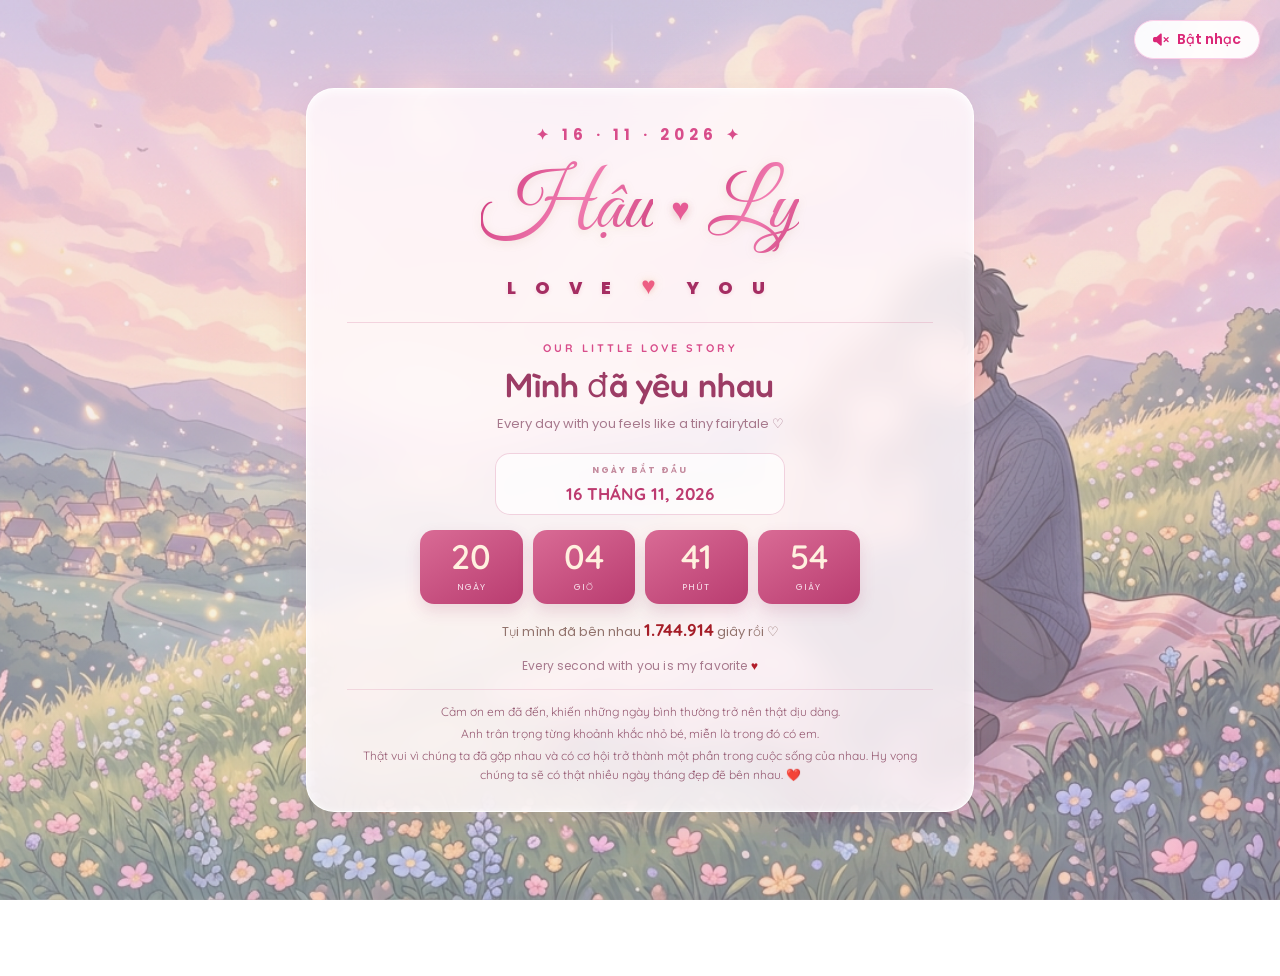
==== commit f2d551ec: "Add total seconds to love counter" ====
--- a/ssuccess.html
+++ b/ssuccess.html
@@ -57,6 +57,7 @@
             <div class="countup-box"><span class="cu-num" id="cu-mins">00</span><span class="cu-unit">PHÚT</span></div>
             <div class="countup-box"><span class="cu-num" id="cu-secs">00</span><span class="cu-unit">GIÂY</span></div>
           </div>
+          <p class="countup-total-seconds">Tụi mình đã bên nhau <strong id="cu-total-seconds">0</strong> giây rồi ♡</p>
           <p class="countup-note">Every second with you is my favorite <span aria-hidden="true">♥</span></p>
           <div class="countup-love-lines" aria-label="Lời nhắn yêu thương">
             <p>Cảm ơn em đã đến, khiến những ngày bình thường trở nên thật dịu dàng.</p>
@@ -94,6 +95,7 @@
         document.getElementById("cu-hours").textContent = String(hours).padStart(2, "0");
         document.getElementById("cu-mins").textContent = String(minutes).padStart(2, "0");
         document.getElementById("cu-secs").textContent = String(seconds).padStart(2, "0");
+        document.getElementById("cu-total-seconds").textContent = totalSeconds.toLocaleString("vi-VN");
       }
       update();
       setInterval(update, 1000);
--- a/css/main.css
+++ b/css/main.css
@@ -340,6 +340,8 @@
 .countup-box { min-height: 88px; display: flex; flex-direction: column; justify-content: center; gap: 7px; color: #fff1df; background: linear-gradient(145deg, #b51d25, #7d111b); border-radius: 11px; box-shadow: 0 8px 18px rgba(122,17,27,.2); }
 .cu-num { font: 600 clamp(25px, 5vw, 34px) 'Quicksand', sans-serif; line-height: 1; font-variant-numeric: tabular-nums; }
 .cu-unit { color: rgba(255,235,220,.72); font-size: 9px; letter-spacing: 1px; }
+.countup-total-seconds { margin: 15px 0 0; color: #92736d; font-size: 13px; font-variant-numeric: tabular-nums; }
+.countup-total-seconds strong { color: #a51e28; font: 700 17px 'Quicksand', sans-serif; }
 .countup-note { margin: 23px 0 0; color: #936e69; font-size: 13px; }
 .countup-note span { color: #b21d2a; }
 @keyframes counterFade { from { opacity: 0; } to { opacity: 1; } }
